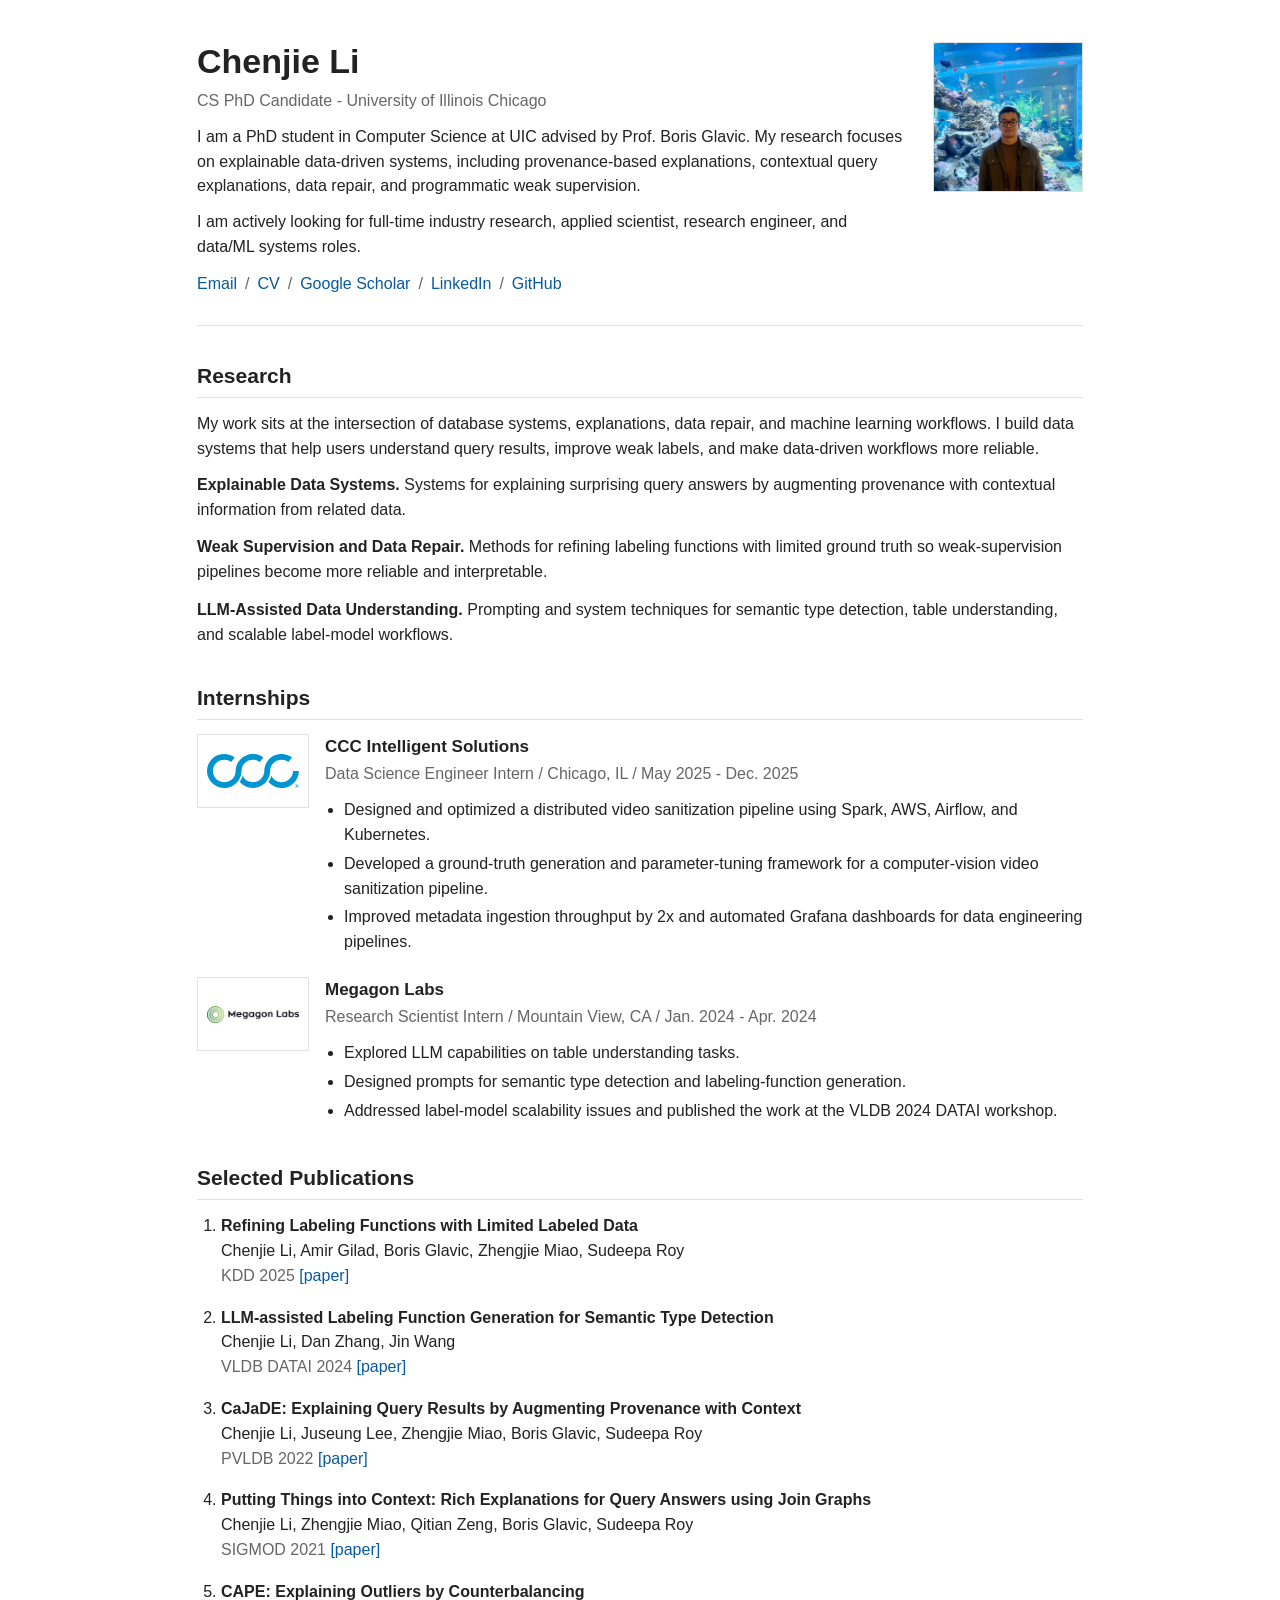
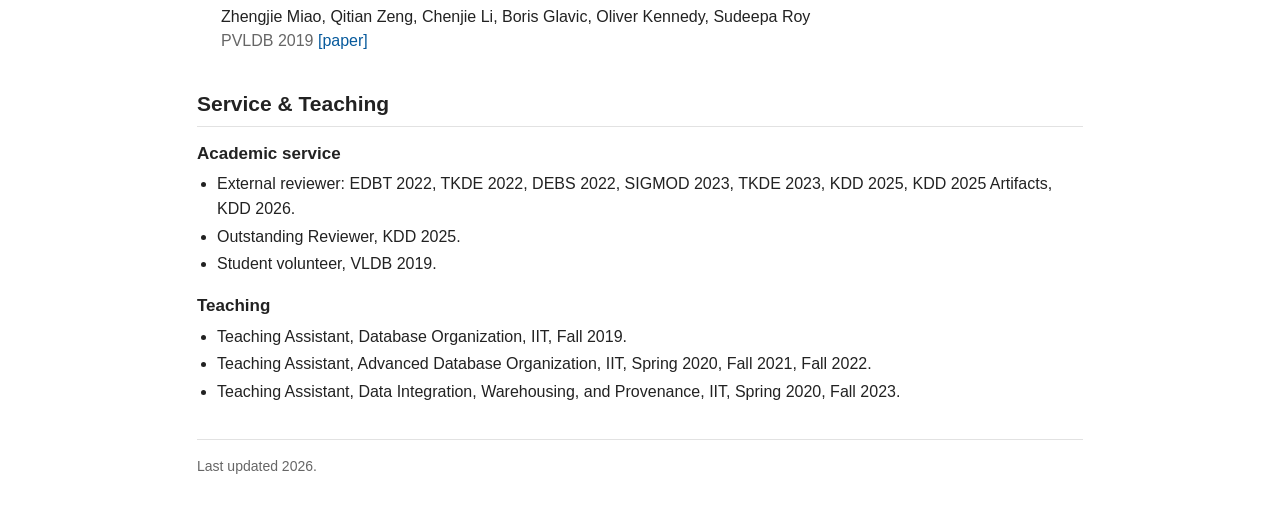
==== index.html @ cbc72aed "Create personal academic website" ====
<!doctype html>
<html lang="en">
  <head>
    <meta charset="utf-8">
    <meta name="viewport" content="width=device-width, initial-scale=1">
    <title>Chenjie Li</title>
    <meta
      name="description"
      content="Chenjie Li, PhD student in Computer Science at the University of Illinois Chicago."
    >
    <link rel="stylesheet" href="styles.css">
  </head>
  <body>
    <main class="page">
      <header class="intro" id="top">
        <div class="intro-text">
          <h1 data-field="name">Chenjie Li</h1>
          <p class="subtitle" data-field="affiliation">CS PhD Candidate - University of Illinois Chicago</p>
          <p data-field="summary"></p>
          <p data-field="jobMarket"></p>
          <nav class="link-line" id="top-links" aria-label="Profile links"></nav>
        </div>
        <div class="avatar">
          <img src="assets/photos/profile.jpg" alt="Chenjie Li">
        </div>
      </header>

      <section id="research" aria-labelledby="research-title">
        <h2 id="research-title">Research</h2>
        <p data-field="researchIntro"></p>
        <ul class="plain-list" id="research-list"></ul>
      </section>

      <section id="internships" aria-labelledby="internships-title">
        <h2 id="internships-title">Internships</h2>
        <div class="internship-list" id="internship-list"></div>
      </section>

      <section id="publications" aria-labelledby="publications-title">
        <h2 id="publications-title">Selected Publications</h2>
        <ol class="publication-list" id="publication-list"></ol>
      </section>
      
      <section id="service" aria-labelledby="service-title">
        <h2 id="service-title">Service & Teaching</h2>
        <div id="service-list"></div>
      </section>

      <section id="gallery" class="optional-section" aria-labelledby="gallery-title" hidden>
        <h2 id="gallery-title">Gallery</h2>
        <p data-field="galleryIntro"></p>
        <div class="gallery-list" id="gallery-list"></div>
      </section>

      <footer>
        <span>Last updated <span id="year"></span>.</span>
      </footer>
    </main>

    <script src="data.js"></script>
    <script src="script.js"></script>
  </body>
</html>
---- styles.css ----
:root {
  --text: #222;
  --muted: #666;
  --line: #e2e2e2;
  --link: #075a9c;
  --bg: #fff;
}

* {
  box-sizing: border-box;
}

body {
  background: var(--bg);
  color: var(--text);
  font-family: Arial, Helvetica, sans-serif;
  font-size: 16px;
  line-height: 1.55;
  margin: 0;
}

a {
  color: var(--link);
  text-decoration: none;
}

a:hover {
  text-decoration: underline;
}

.page {
  margin: 0 auto;
  max-width: 930px;
  padding: 42px 22px 32px;
}

.intro {
  align-items: start;
  border-bottom: 1px solid var(--line);
  display: grid;
  gap: 28px;
  grid-template-columns: minmax(0, 1fr) 150px;
  padding-bottom: 28px;
}

h1 {
  font-size: 34px;
  font-weight: 600;
  line-height: 1.15;
  margin: 0 0 8px;
}

h2 {
  border-bottom: 1px solid var(--line);
  font-size: 21px;
  font-weight: 600;
  margin: 34px 0 14px;
  padding-bottom: 5px;
}

h3 {
  font-size: 17px;
  margin: 0 0 2px;
}

p {
  margin: 0 0 11px;
}

.subtitle,
.meta,
.muted,
footer {
  color: var(--muted);
}

.link-line {
  display: flex;
  flex-wrap: wrap;
  gap: 0;
  margin-top: 12px;
}

.link-line a::after {
  color: var(--muted);
  content: "/";
  display: inline-block;
  margin: 0 8px;
}

.link-line a:last-child::after {
  content: "";
  margin: 0;
}

.avatar {
  aspect-ratio: 1;
  border: 1px solid var(--line);
  overflow: hidden;
  width: 150px;
}

.avatar img {
  display: block;
  height: 100%;
  object-fit: cover;
  width: 100%;
}

.plain-list {
  list-style: none;
  margin: 0;
  padding: 0;
}

.plain-list li {
  margin-bottom: 13px;
}

.internship-list {
  display: grid;
  gap: 18px;
}

.internship {
  display: grid;
  gap: 16px;
  grid-template-columns: 112px minmax(0, 1fr);
}

.company-logo {
  align-items: center;
  border: 1px solid var(--line);
  display: flex;
  height: 74px;
  justify-content: center;
  padding: 10px;
}

.company-logo img {
  max-height: 48px;
  max-width: 92px;
  object-fit: contain;
}

.internship ul {
  margin: 8px 0 0;
  padding-left: 19px;
}

.internship li {
  margin-bottom: 4px;
}

.publication-list {
  margin: 0;
  padding-left: 24px;
}

.publication-list li {
  margin-bottom: 17px;
}

.publication-title {
  font-weight: 600;
}

.publication-links {
  white-space: nowrap;
}

.service-group + .service-group {
  margin-top: 16px;
}

.service-group h3 {
  margin-bottom: 5px;
}

.compact-list {
  margin: 0;
  padding-left: 20px;
}

.compact-list li {
  margin-bottom: 3px;
}

.gallery-list {
  display: grid;
  gap: 12px;
  grid-template-columns: repeat(3, minmax(0, 1fr));
}

.gallery-item {
  border: 1px solid var(--line);
  min-height: 138px;
  padding: 12px;
}

.gallery-item img {
  aspect-ratio: 4 / 3;
  display: block;
  margin-bottom: 10px;
  object-fit: cover;
  width: 100%;
}

.gallery-placeholder {
  align-items: center;
  aspect-ratio: 4 / 3;
  background: #f7f7f7;
  color: var(--muted);
  display: flex;
  justify-content: center;
  margin-bottom: 10px;
}

footer {
  border-top: 1px solid var(--line);
  font-size: 14px;
  margin-top: 34px;
  padding-top: 16px;
}

@media (max-width: 680px) {
  .page {
    padding-top: 28px;
  }

  .intro,
  .internship,
  .gallery-list {
    grid-template-columns: 1fr;
  }

  .avatar {
    width: 118px;
  }
}
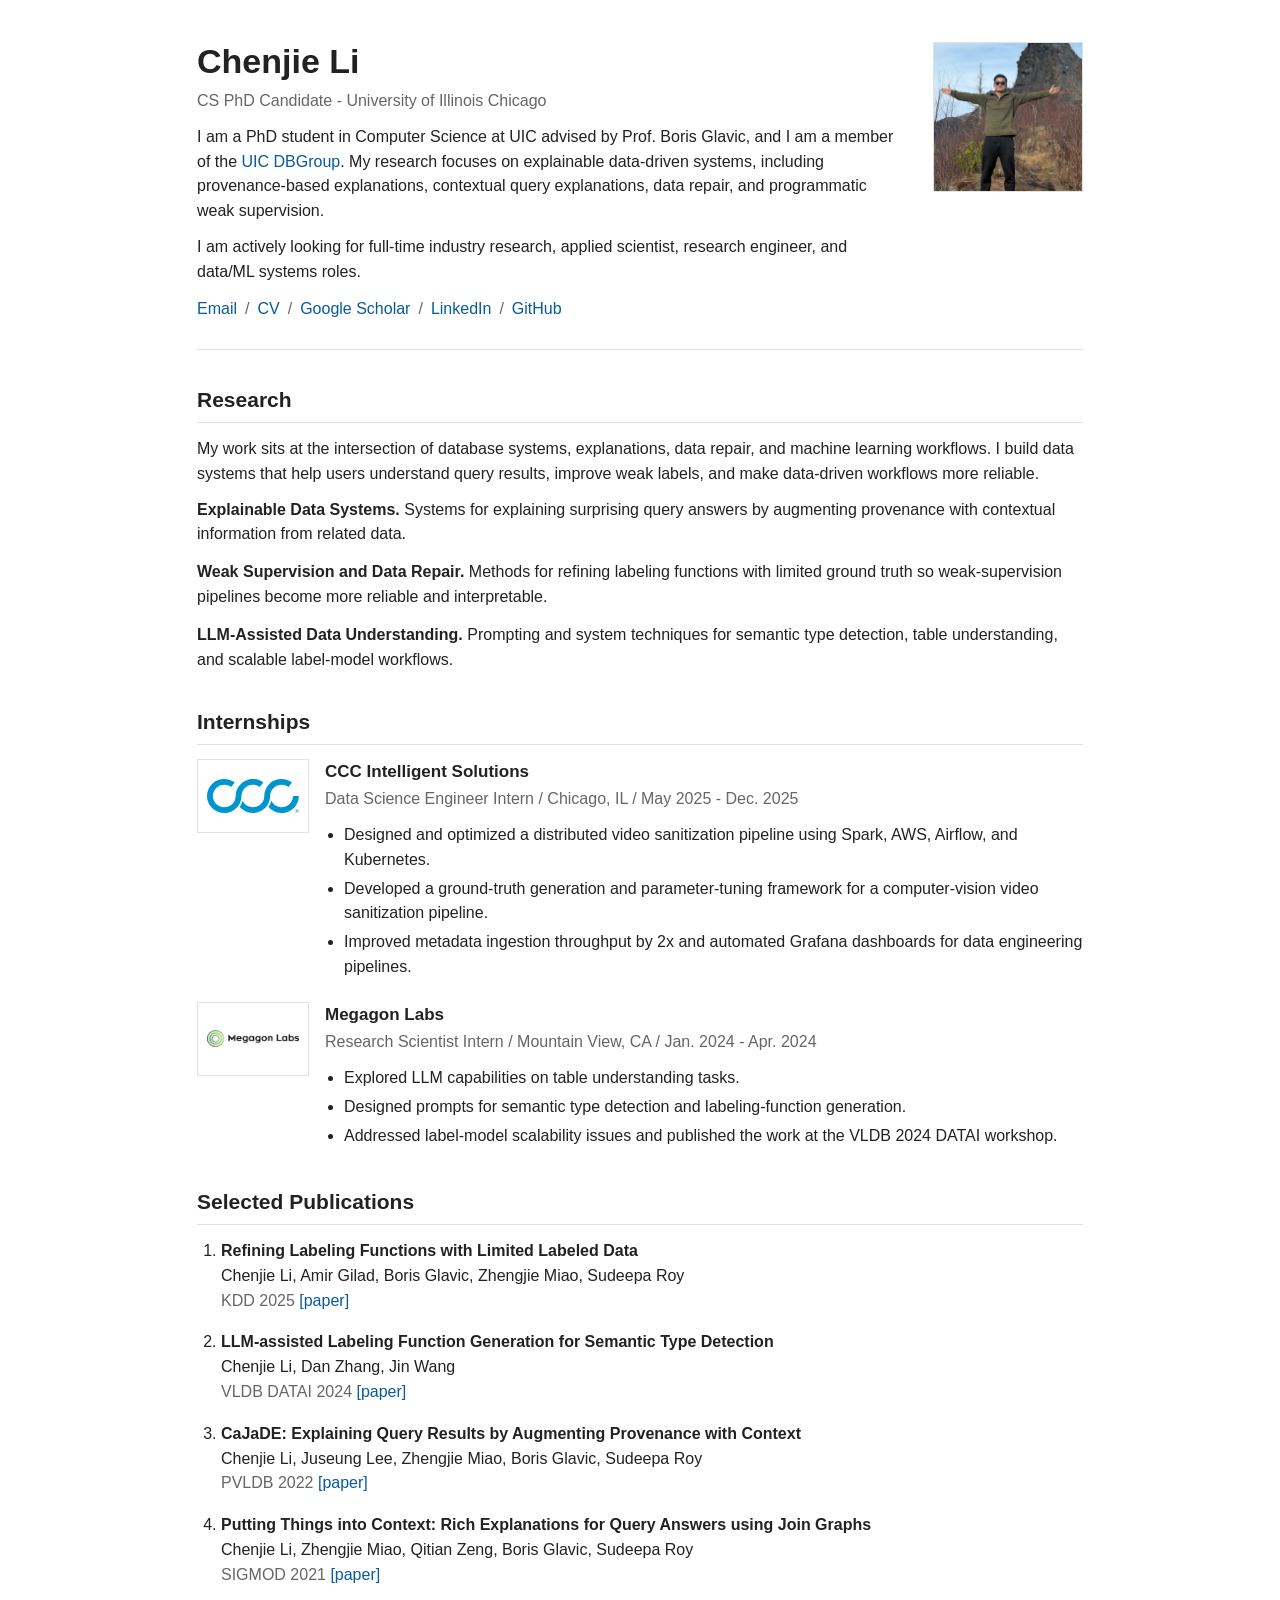
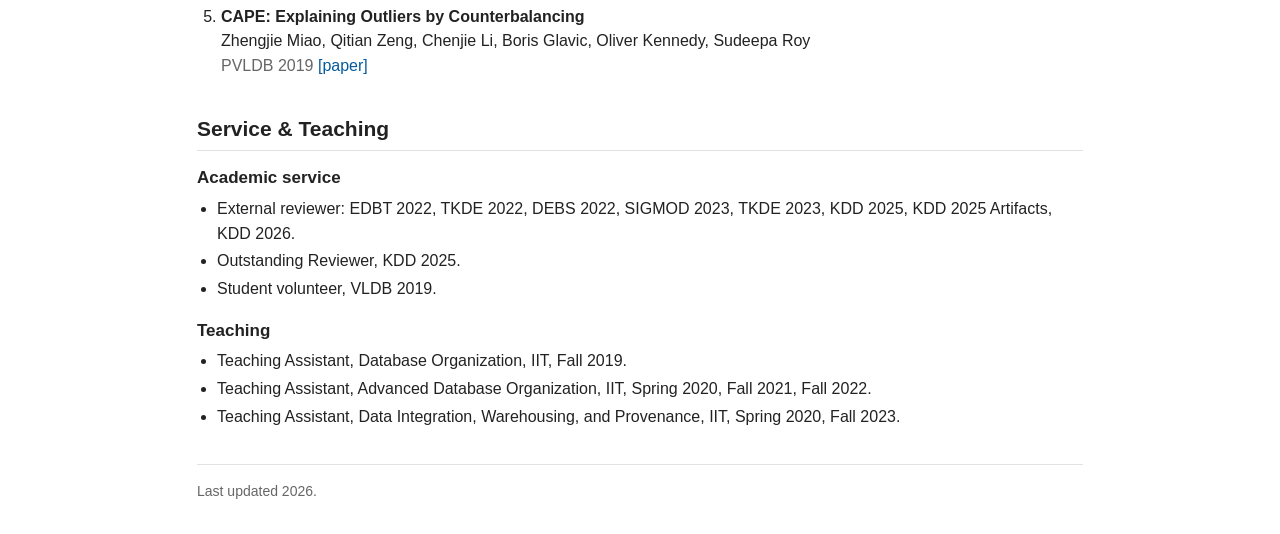
==== commit bdf0ca7a: "cv update" ====
--- a/index.html
+++ b/index.html
@@ -21,7 +21,7 @@
           <nav class="link-line" id="top-links" aria-label="Profile links"></nav>
         </div>
         <div class="avatar">
-          <img src="assets/photos/profile.jpg" alt="Chenjie Li">
+          <img src="assets/photos/profile.png" alt="Chenjie Li">
         </div>
       </header>
 
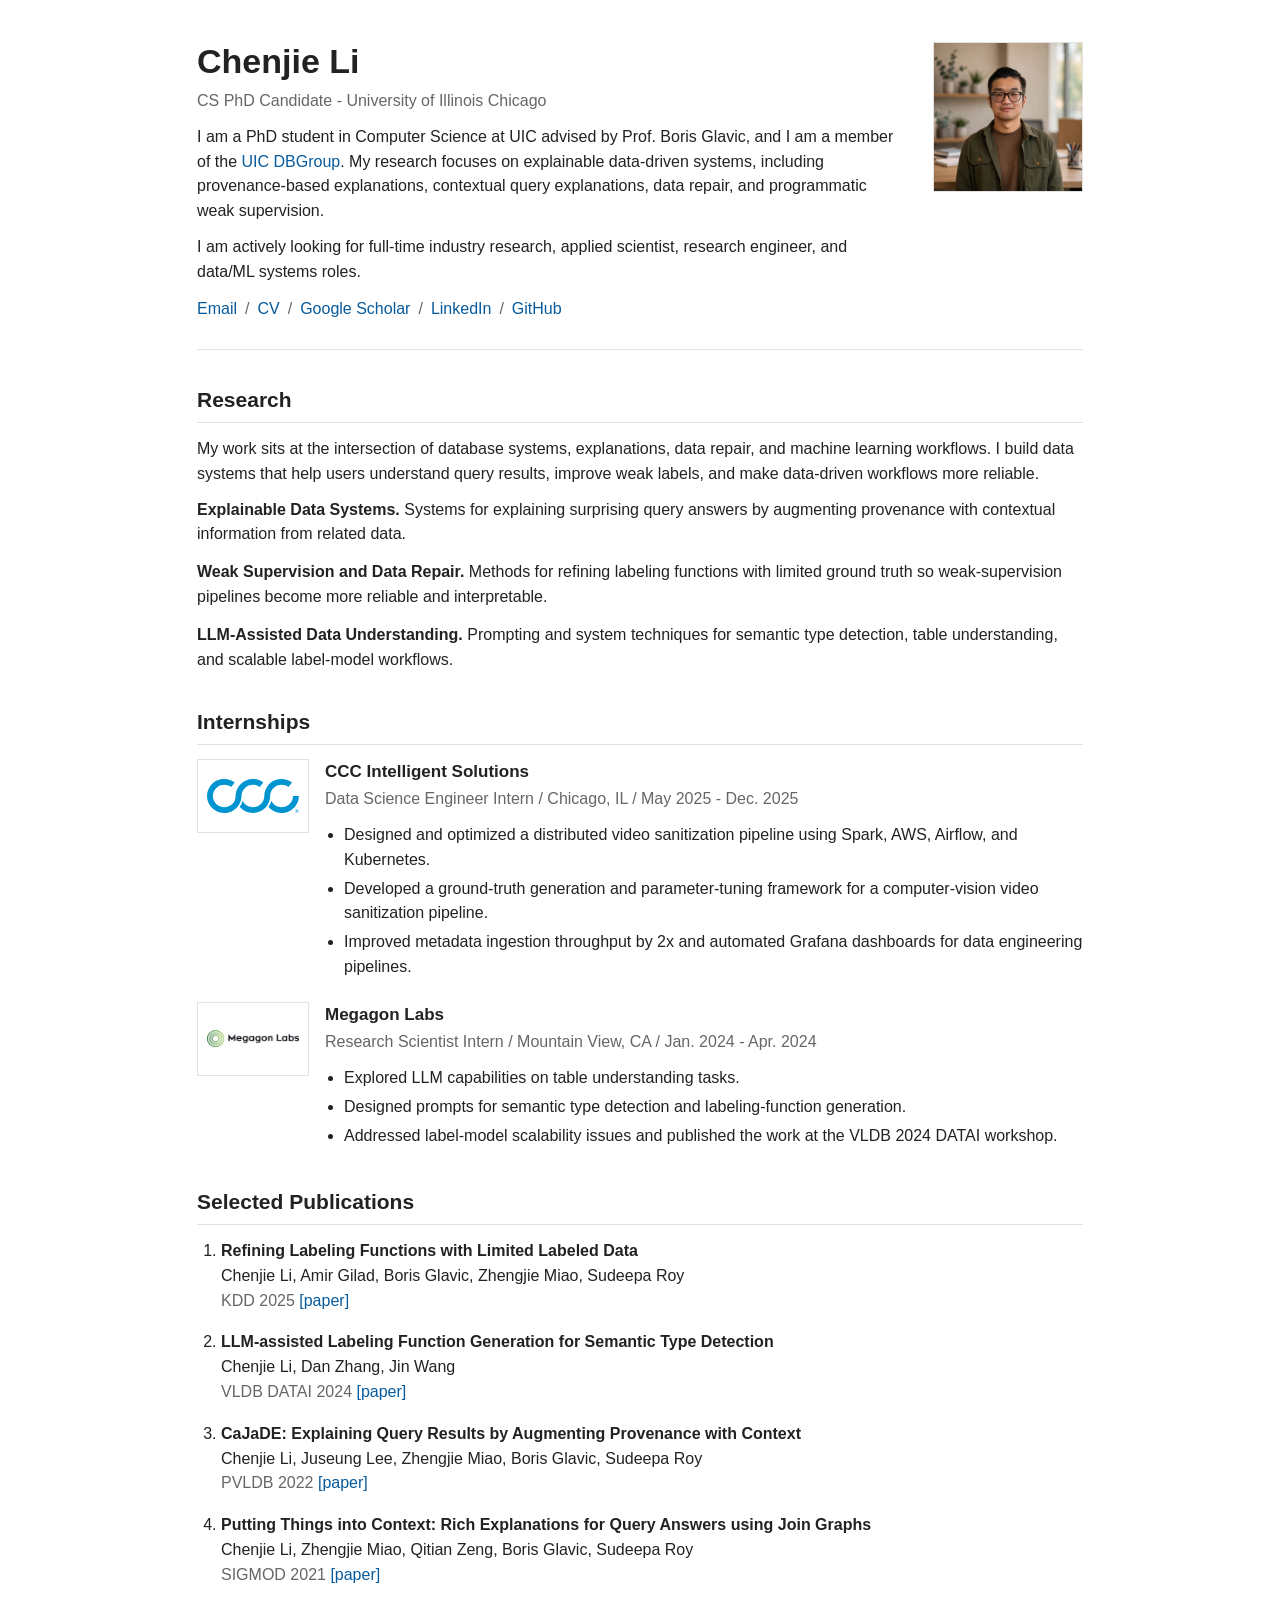
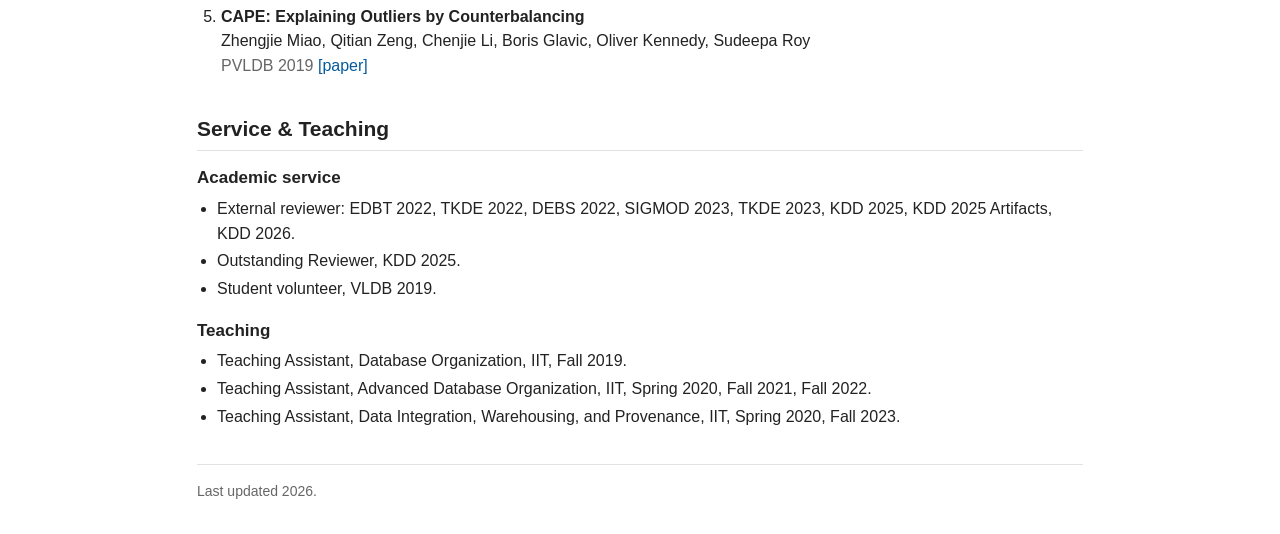
==== commit 66b6fed7: "update oct 23 2026" ====
--- a/index.html
+++ b/index.html
@@ -21,7 +21,7 @@
           <nav class="link-line" id="top-links" aria-label="Profile links"></nav>
         </div>
         <div class="avatar">
-          <img src="assets/photos/profile.png" alt="Chenjie Li">
+          <img src="assets/photos/profile.jpg" alt="Chenjie Li">
         </div>
       </header>
 
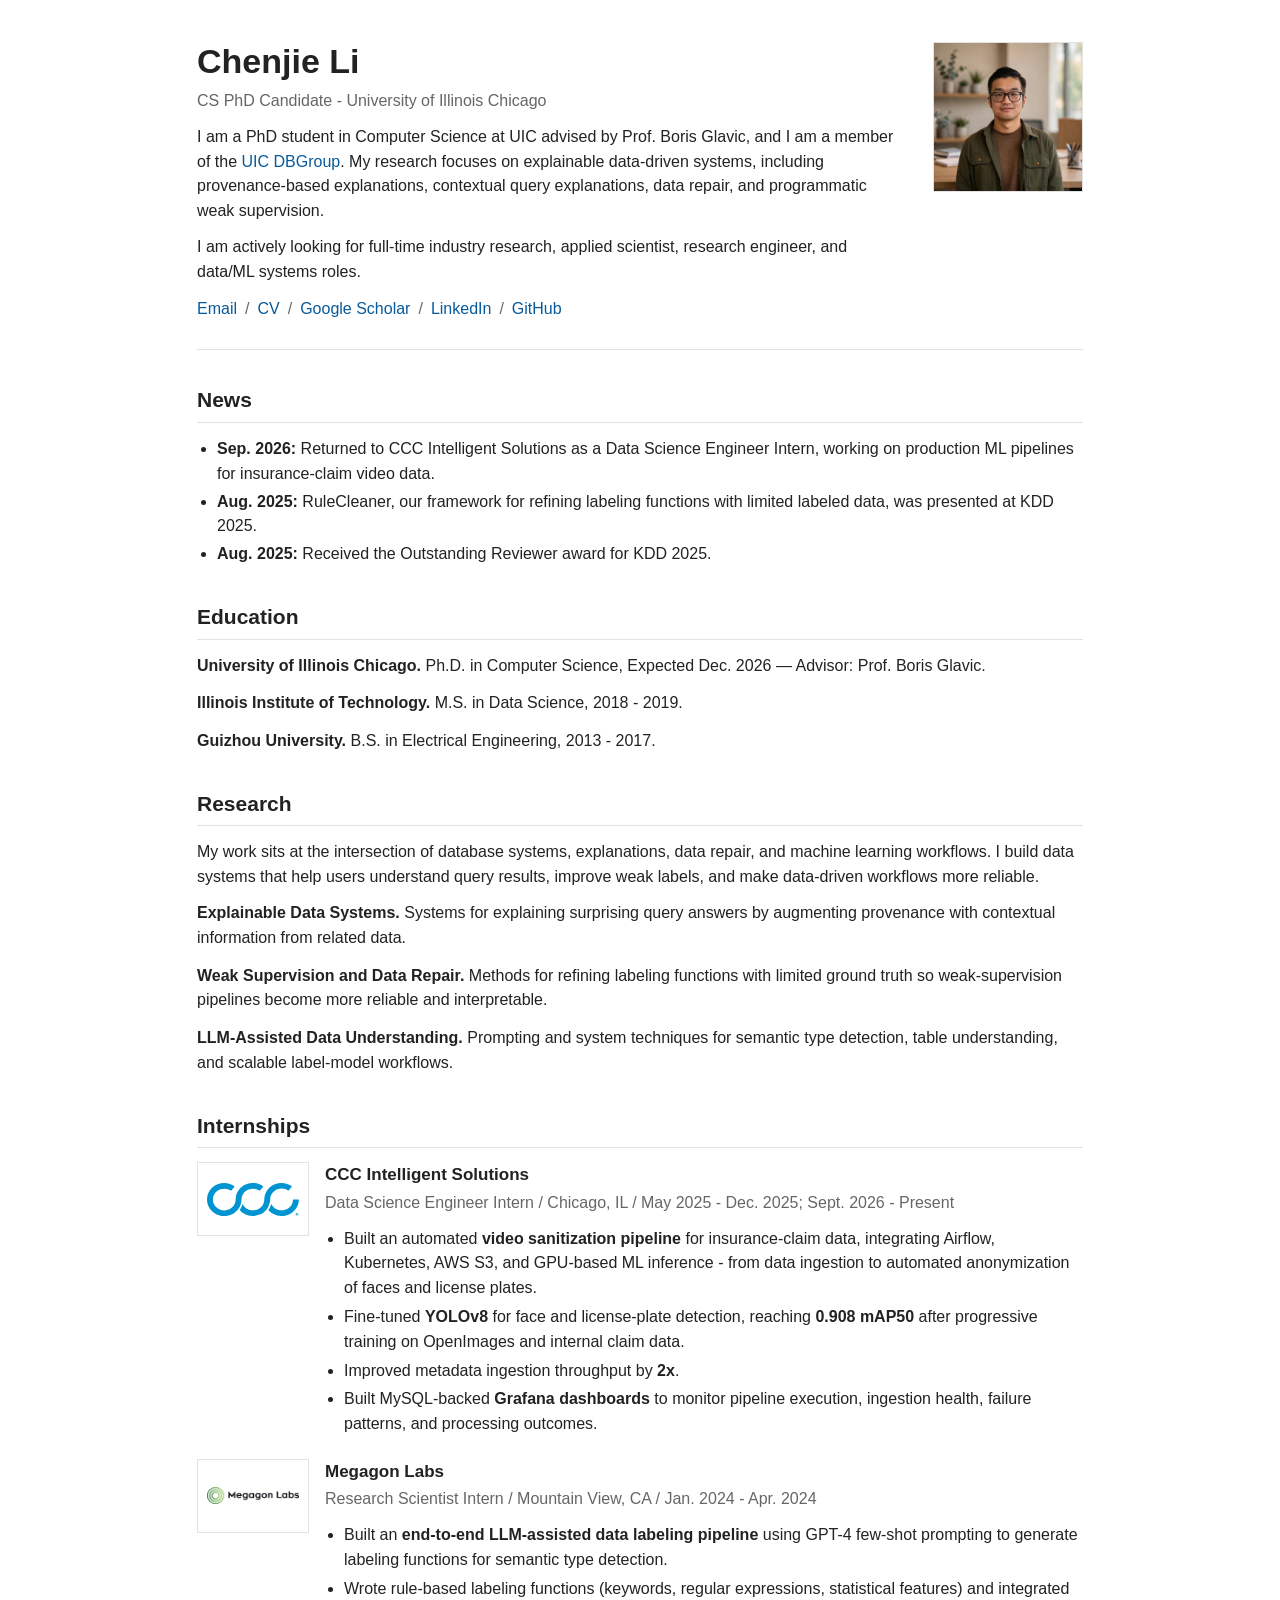
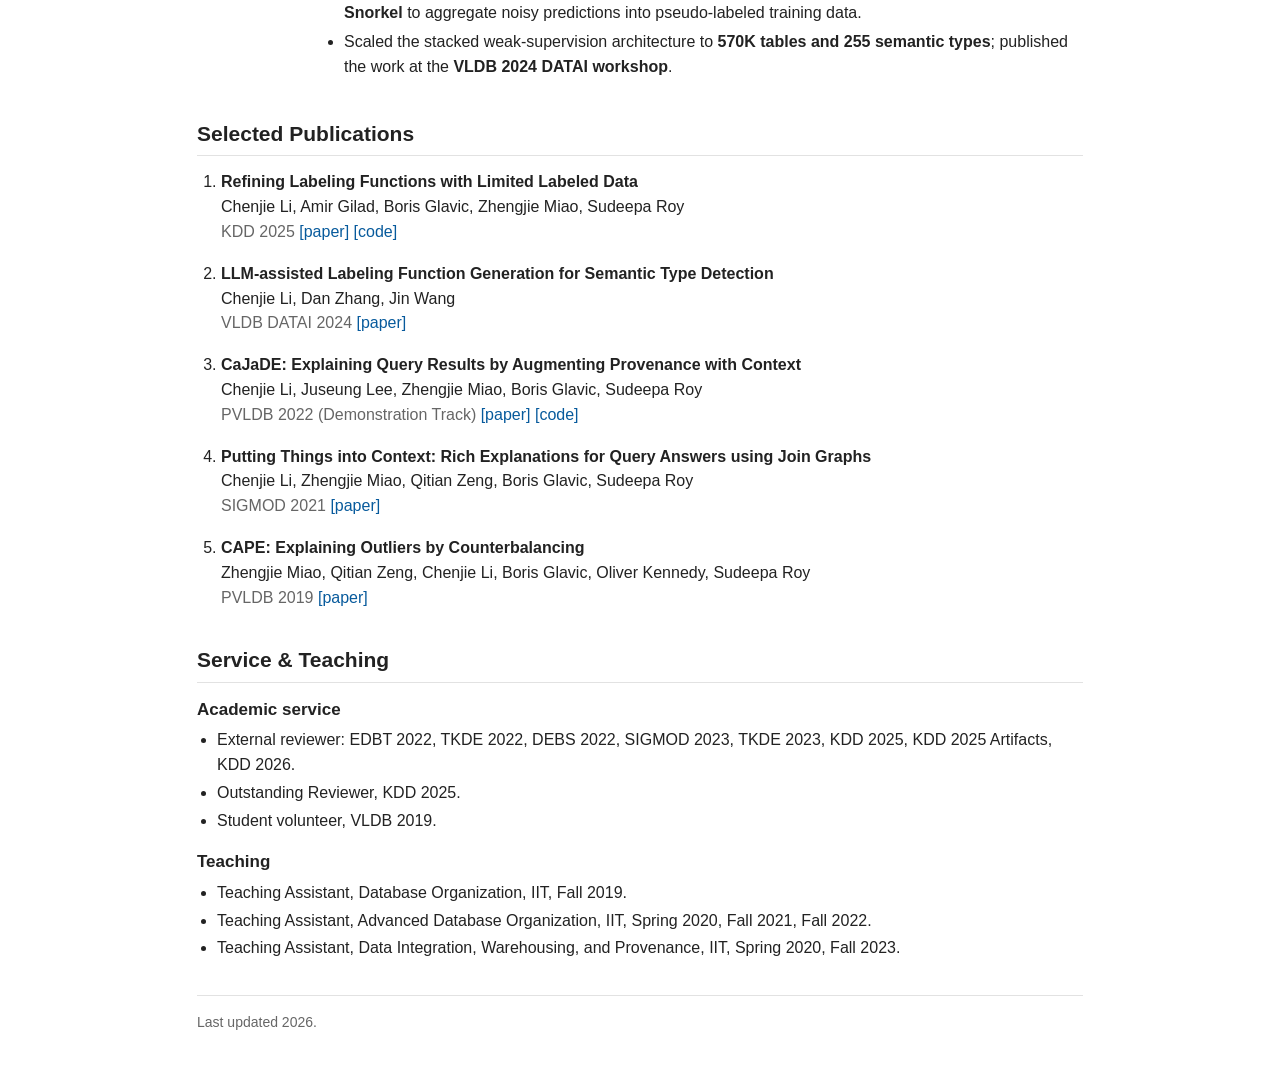
==== commit 18602da4: "update oct 23 2026" ====
--- a/index.html
+++ b/index.html
@@ -3,11 +3,53 @@
   <head>
     <meta charset="utf-8">
     <meta name="viewport" content="width=device-width, initial-scale=1">
-    <title>Chenjie Li</title>
+    <title>Chenjie Li | CS PhD Candidate at UIC - Weak Supervision, LLM-Assisted Labeling, Explainable Data Systems</title>
     <meta
       name="description"
-      content="Chenjie Li, PhD student in Computer Science at the University of Illinois Chicago."
+      content="Chenjie Li is a Computer Science PhD candidate at the University of Illinois Chicago (expected Dec 2026), advised by Prof. Boris Glavic. His research covers weak supervision, LLM-assisted data labeling, and explainable data systems. Lead author of RuleCleaner (KDD 2025)."
     >
+    <link rel="canonical" href="https://chenjie-li-cs.github.io/">
+    <meta property="og:type" content="profile">
+    <meta property="og:title" content="Chenjie Li | CS PhD Candidate at UIC">
+    <meta property="og:description" content="Computer Science PhD candidate at the University of Illinois Chicago (expected Dec 2026). Research: weak supervision, LLM-assisted data labeling, explainable data systems. Lead author of RuleCleaner (KDD 2025).">
+    <meta property="og:url" content="https://chenjie-li-cs.github.io/">
+    <meta property="og:image" content="https://chenjie-li-cs.github.io/assets/photos/profile.jpg">
+    <meta name="twitter:card" content="summary">
+    <meta name="twitter:title" content="Chenjie Li | CS PhD Candidate at UIC">
+    <meta name="twitter:description" content="Computer Science PhD candidate at the University of Illinois Chicago (expected Dec 2026). Research: weak supervision, LLM-assisted data labeling, explainable data systems.">
+    <script type="application/ld+json">
+    {
+      "@context": "https://schema.org",
+      "@type": "Person",
+      "name": "Chenjie Li",
+      "url": "https://chenjie-li-cs.github.io/",
+      "image": "https://chenjie-li-cs.github.io/assets/photos/profile.jpg",
+      "email": "mailto:cli206@uic.edu",
+      "jobTitle": "PhD Candidate in Computer Science",
+      "affiliation": {
+        "@type": "CollegeOrUniversity",
+        "name": "University of Illinois Chicago"
+      },
+      "alumniOf": [
+        { "@type": "CollegeOrUniversity", "name": "Illinois Institute of Technology" },
+        { "@type": "CollegeOrUniversity", "name": "Guizhou University" }
+      ],
+      "knowsAbout": [
+        "Weak Supervision",
+        "LLM-Assisted Data Labeling",
+        "Explainable Data Systems",
+        "Data-Centric Machine Learning",
+        "Programmatic Weak Supervision"
+      ],
+      "sameAs": [
+        "https://www.linkedin.com/in/chenjieli/",
+        "https://github.com/chenjie-li-cs",
+        "https://scholar.google.com/citations?user=dNoImMQAAAAJ&hl=en&oi=ao",
+        "https://orcid.org/0009-0007-6849-3146",
+        "https://www.cs.uic.edu/~bglavic/dbgroup/members/cli.html"
+      ]
+    }
+    </script>
     <link rel="stylesheet" href="styles.css">
   </head>
   <body>
@@ -16,8 +58,8 @@
         <div class="intro-text">
           <h1 data-field="name">Chenjie Li</h1>
           <p class="subtitle" data-field="affiliation">CS PhD Candidate - University of Illinois Chicago</p>
-          <p data-field="summary"></p>
-          <p data-field="jobMarket"></p>
+          <p data-field="summary">I am a PhD student in Computer Science at UIC advised by Prof. Boris Glavic, and I am a member of the UIC DBGroup. My research focuses on explainable data-driven systems, including provenance-based explanations, contextual query explanations, data repair, and programmatic weak supervision.</p>
+          <p data-field="jobMarket">I am actively looking for full-time industry research, applied scientist, research engineer, and data/ML systems roles.</p>
           <nav class="link-line" id="top-links" aria-label="Profile links"></nav>
         </div>
         <div class="avatar">
@@ -25,9 +67,26 @@
         </div>
       </header>
 
+      <noscript>
+        <section>
+          <h2>About</h2>
+          <p>Chenjie Li is a Computer Science PhD candidate at the University of Illinois Chicago (PhD expected December 2026), advised by Prof. Boris Glavic. His research covers weak supervision, LLM-assisted data labeling, and explainable data systems. Selected publications: Refining Labeling Functions with Limited Labeled Data (KDD 2025); LLM-assisted Labeling Function Generation for Semantic Type Detection (VLDB DATAI 2024); CaJaDE: Explaining Query Results by Augmenting Provenance with Context (PVLDB 2022); Putting Things into Context (SIGMOD 2021); CAPE: Explaining Outliers by Counterbalancing (PVLDB 2019). Internships: CCC Intelligent Solutions and Megagon Labs. Contact: cli206@uic.edu.</p>
+        </section>
+      </noscript>
+
+      <section id="news" aria-labelledby="news-title">
+        <h2 id="news-title">News</h2>
+        <ul class="compact-list" id="news-list"></ul>
+      </section>
+
+      <section id="education" aria-labelledby="education-title">
+        <h2 id="education-title">Education</h2>
+        <ul class="plain-list" id="education-list"></ul>
+      </section>
+
       <section id="research" aria-labelledby="research-title">
         <h2 id="research-title">Research</h2>
-        <p data-field="researchIntro"></p>
+        <p data-field="researchIntro">My work sits at the intersection of database systems, explanations, data repair, and machine learning workflows. I build data systems that help users understand query results, improve weak labels, and make data-driven workflows more reliable.</p>
         <ul class="plain-list" id="research-list"></ul>
       </section>
 
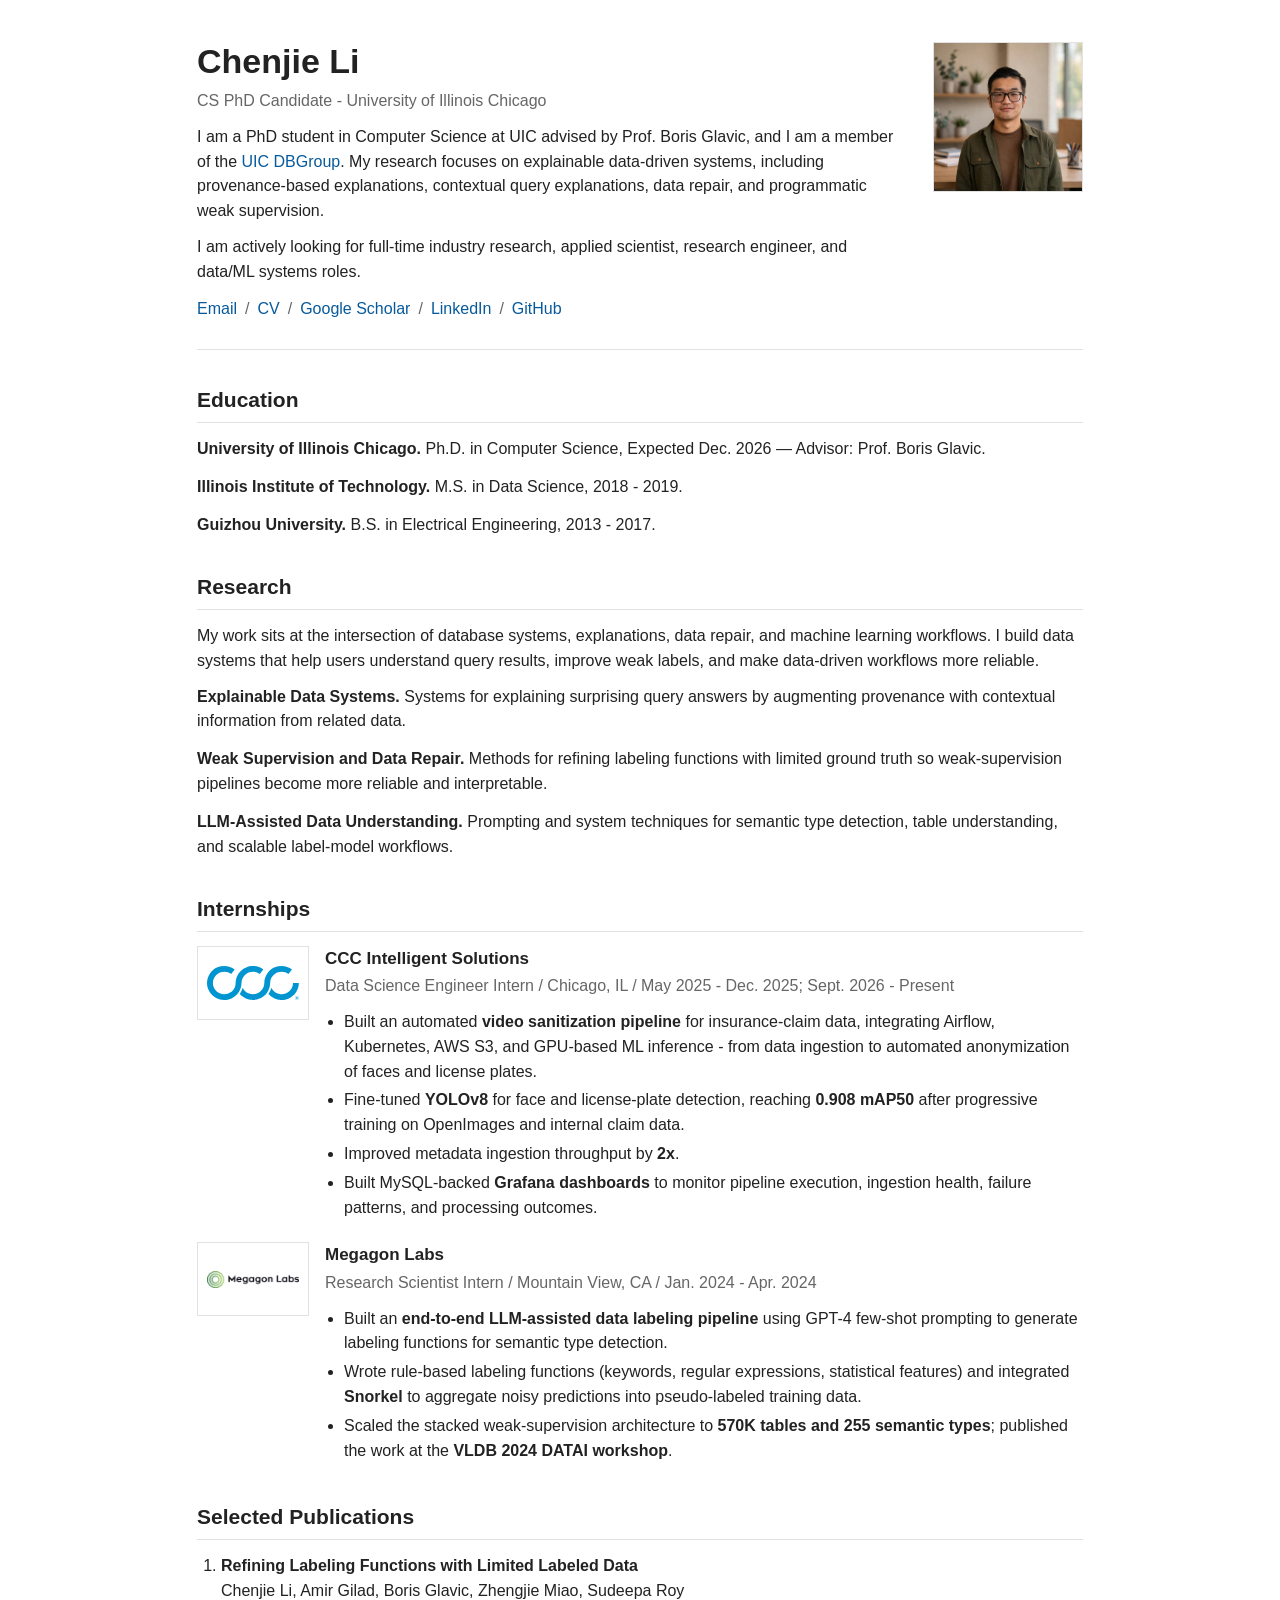
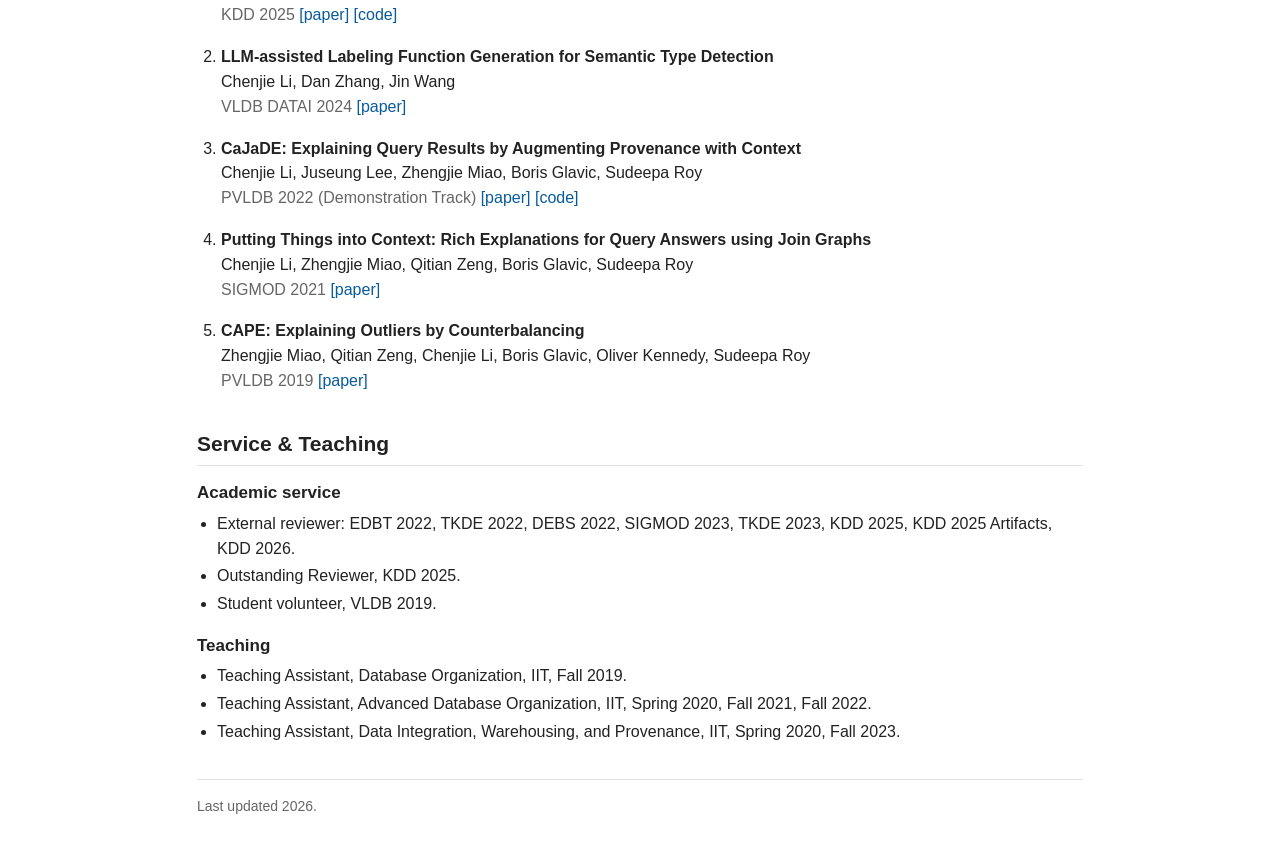
==== commit b82491db: "update oct 23 2026" ====
--- a/index.html
+++ b/index.html
@@ -74,14 +74,13 @@
         </section>
       </noscript>
 
-      <section id="news" aria-labelledby="news-title">
-        <h2 id="news-title">News</h2>
-        <ul class="compact-list" id="news-list"></ul>
-      </section>
-
       <section id="education" aria-labelledby="education-title">
         <h2 id="education-title">Education</h2>
-        <ul class="plain-list" id="education-list"></ul>
+        <ul class="plain-list" id="education-list">
+          <li><strong>University of Illinois Chicago.</strong> Ph.D. in Computer Science, Expected Dec. 2026 — Advisor: Prof. Boris Glavic.</li>
+          <li><strong>Illinois Institute of Technology.</strong> M.S. in Data Science, 2018 - 2019.</li>
+          <li><strong>Guizhou University.</strong> B.S. in Electrical Engineering, 2013 - 2017.</li>
+        </ul>
       </section>
 
       <section id="research" aria-labelledby="research-title">
@@ -116,7 +115,7 @@
       </footer>
     </main>
 
-    <script src="data.js"></script>
-    <script src="script.js"></script>
+    <script src="data.js?v=20261023"></script>
+    <script src="script.js?v=20261023"></script>
   </body>
 </html>
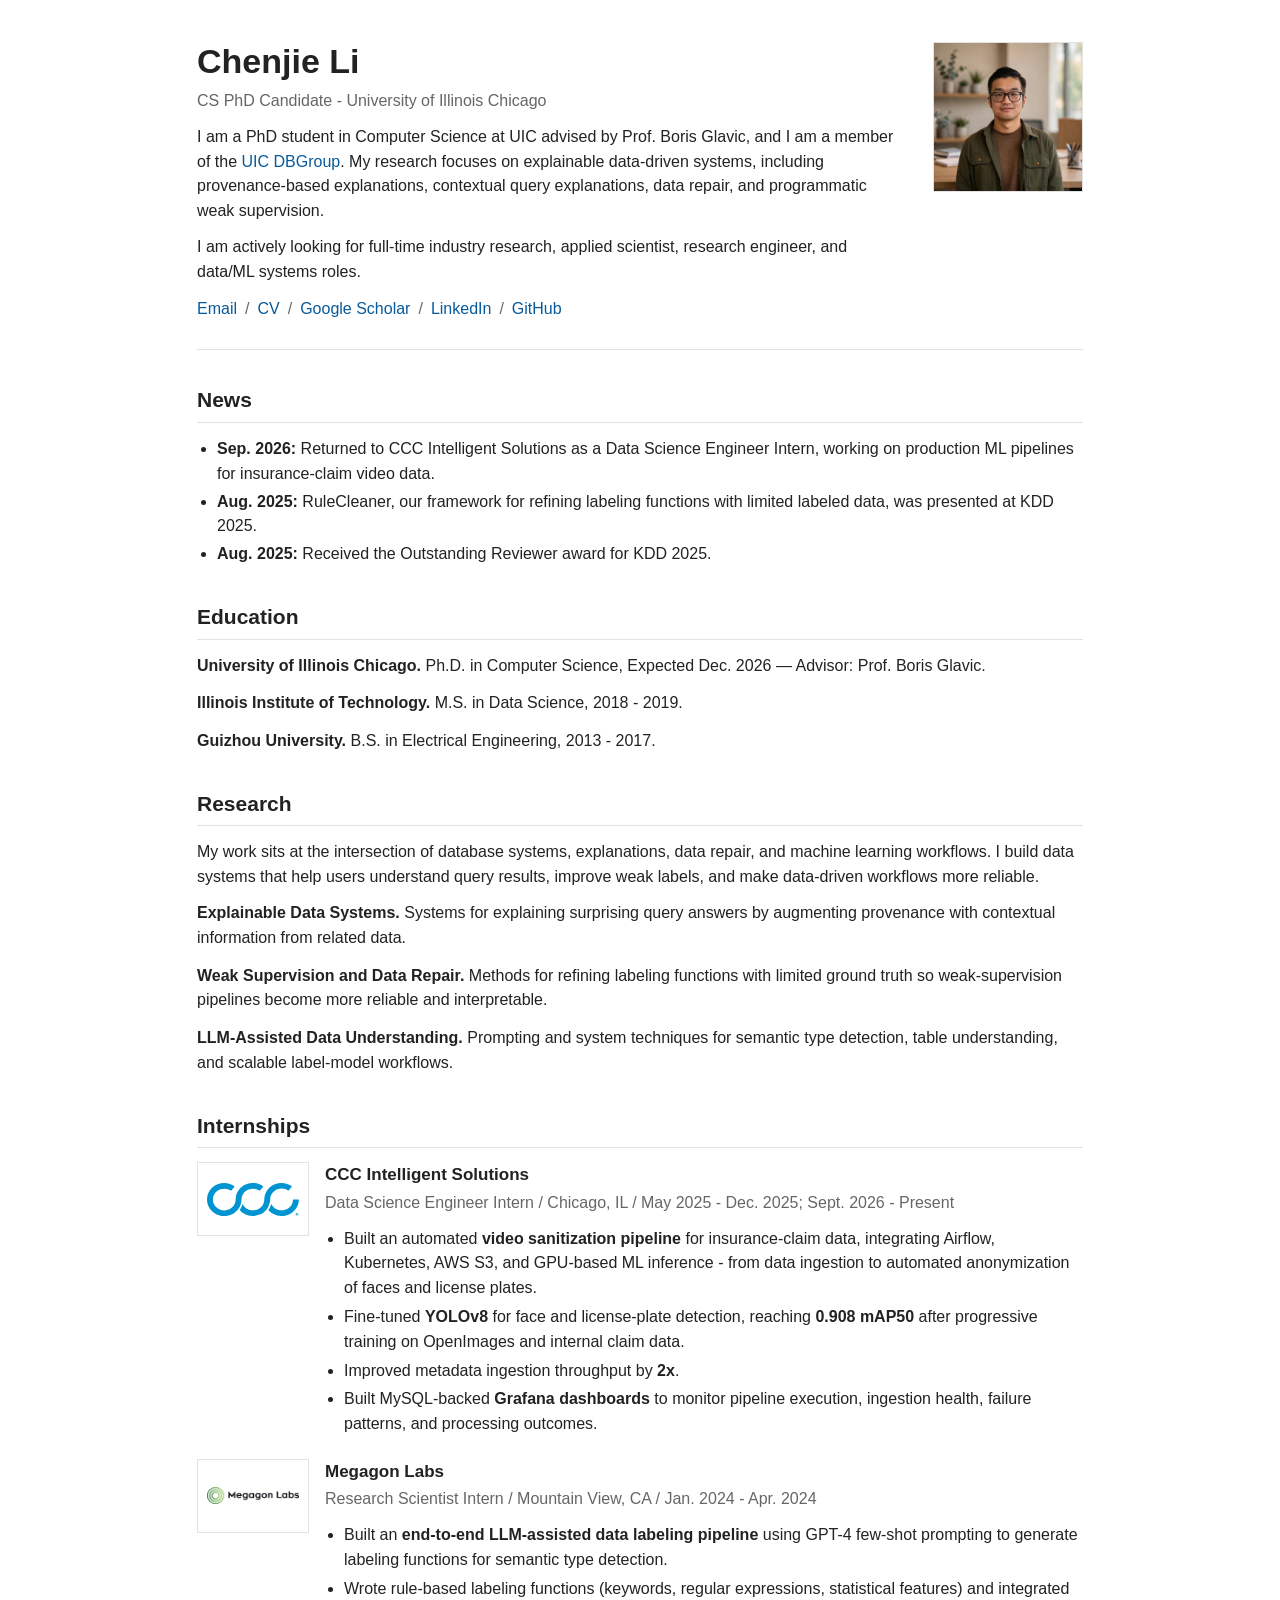
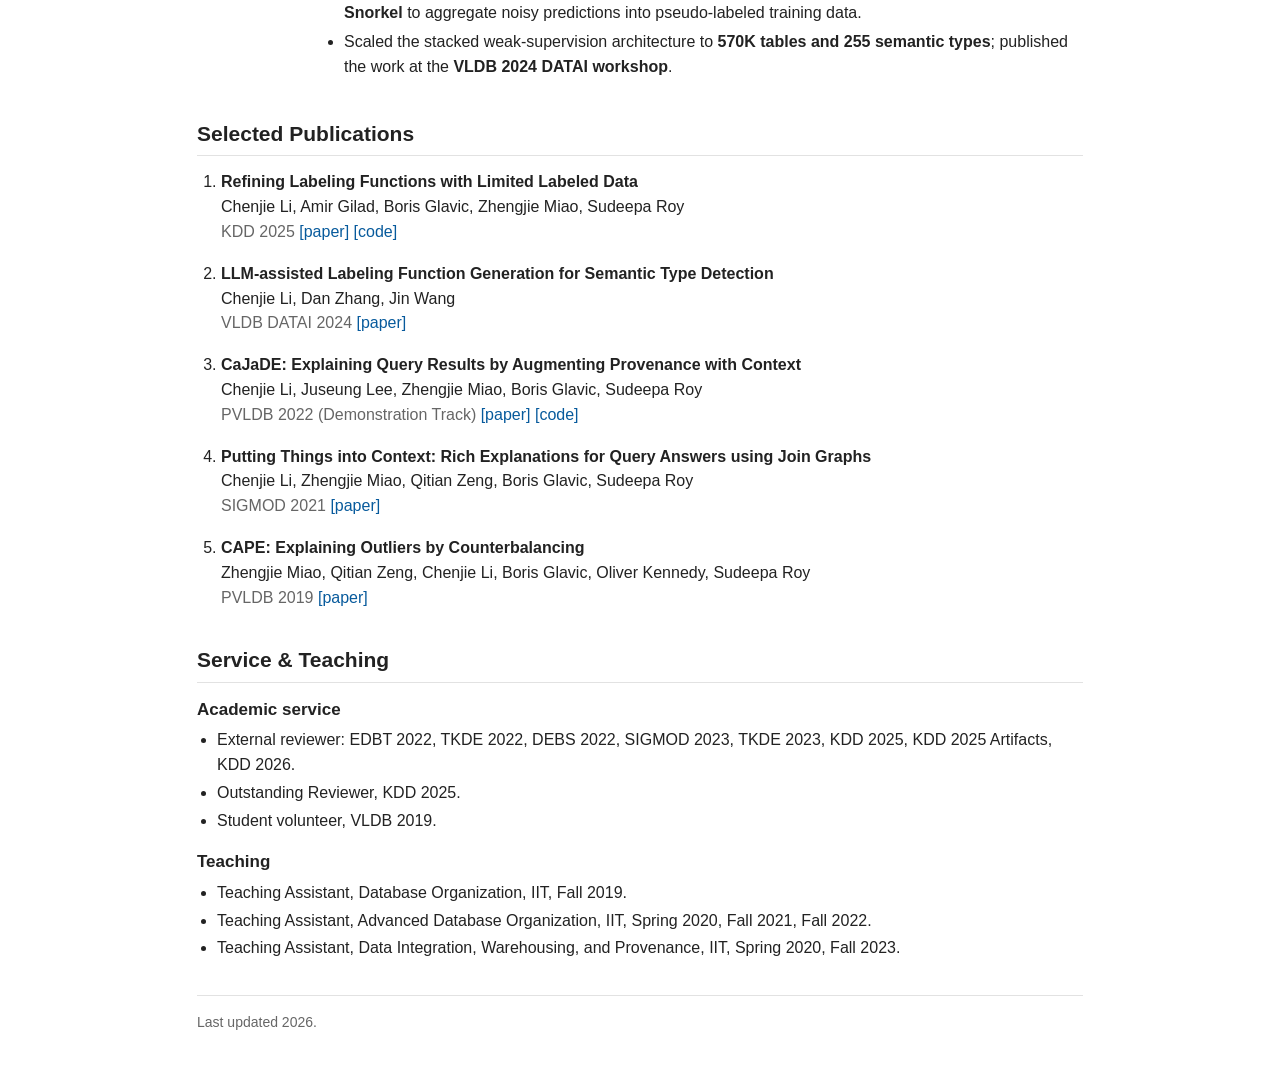
==== commit a5451565: "update oct 23 2026" ====
--- a/index.html
+++ b/index.html
@@ -74,6 +74,15 @@
         </section>
       </noscript>
 
+      <section id="news" aria-labelledby="news-title">
+        <h2 id="news-title">News</h2>
+        <ul class="compact-list" id="news-list">
+          <li><strong>Sep. 2026:</strong> Returned to CCC Intelligent Solutions as a Data Science Engineer Intern, working on production ML pipelines for insurance-claim video data.</li>
+          <li><strong>Aug. 2025:</strong> RuleCleaner, our framework for refining labeling functions with limited labeled data, was presented at KDD 2025.</li>
+          <li><strong>Aug. 2025:</strong> Received the Outstanding Reviewer award for KDD 2025.</li>
+        </ul>
+      </section>
+
       <section id="education" aria-labelledby="education-title">
         <h2 id="education-title">Education</h2>
         <ul class="plain-list" id="education-list">
